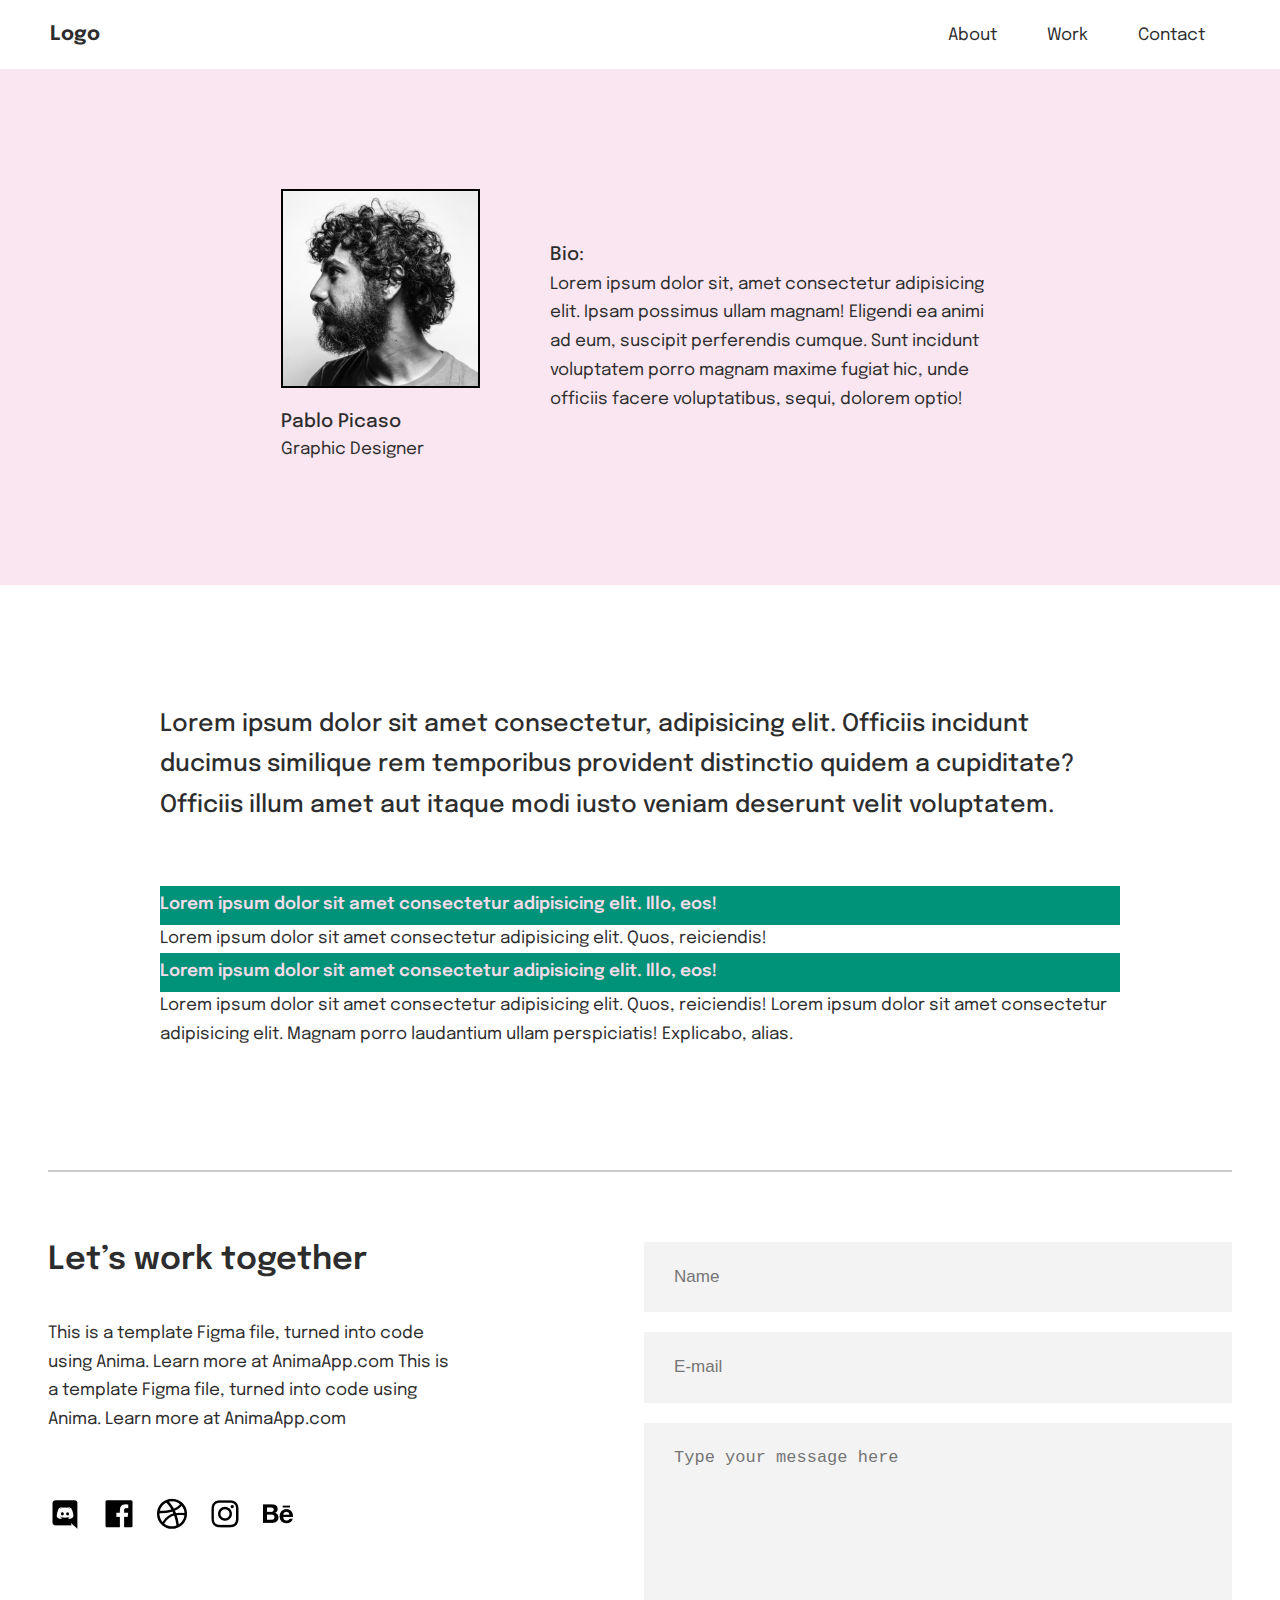
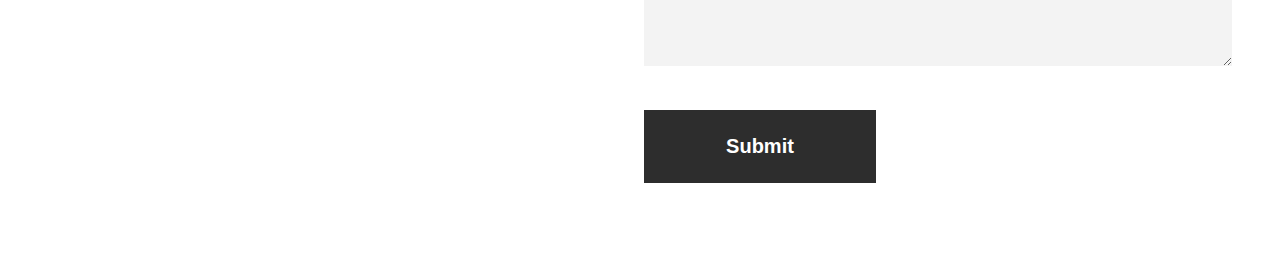
==== about.html @ e64f4160 "first commit" ====
<!DOCTYPE html>
<html lang="en">
<head>
    <meta charset="UTF-8">
    <meta name="viewport" content="width=device-width, initial-scale=1.0">
    <meta name="description" content="">
    <meta name="keywords" content="">

    <!-- Title -->
    <title>About Me</title>

    <!-- Style Sheets -->
    <link rel="stylesheet" href="style.css">
    <link rel="stylesheet" href="about.css">

    <!-- Fonts -->
    <link rel="preconnect" href="https://fonts.googleapis.com">
    <link rel="preconnect" href="https://fonts.gstatic.com" crossorigin>
    <link href="https://fonts.googleapis.com/css2?family=Epilogue:wght@100..900&display=swap" rel="stylesheet">

    <!-- JavaScripts -->
    <script defer src="script.js"></script>

</head>
<body>
    <div class="container">

        <!-- Header -->
        <header class="header">

            <div class="top_nav_bar">

                <div class="logo_div">
                    <a href="./index.html" class="logo_link"><span class="logo">Logo</span></a>
                </div>
        
                <div class="nav_toggle_div">
                    <button class="nav_toogle_btn" id="navToggleButton">
                        <!-- <span class="open_nav" id="openNav"></span>
                        <span class="close_nav" id="closeNav"></span> -->
                        <img src="./assets/Menu.png" alt="Menu">
                    </button>
                </div>
        
                <nav class="nav" id="navigation">
                    <ul class="nav_list">
                        <li class="nav_list_item"><a href="./about.html" class="nav_link">About</a></li>
                        <li class="nav_list_item"><a href="./index.html#work" class="nav_link">Work</a></li>
                        <li class="nav_list_item"><a href="./index.html#contact" class="nav_link">Contact</a></li>
                    </ul>
                </nav>
            </div>
    
        </header>
    

        <!-- Main -->
        <main class="main">

            <!-- Main About Section -->
            <div class="main_about_section">
                <div class="profile_info">
                    <div class="dp_div">
                        <img src="./assets/dp.png" alt="dp" class="dp">
                    </div>
                    <h3 class="name">Pablo Picaso</h3>
                    <p class="role">Graphic Designer</p>
                </div>
                <div class="bio_div">
                    <h3 class="bio_heading">Bio:</h3>
                    <p class="bio">Lorem ipsum dolor sit, amet consectetur adipisicing elit. Ipsam possimus ullam magnam! Eligendi ea animi ad eum, suscipit perferendis cumque. Sunt incidunt voluptatem porro magnam maxime fugiat hic, unde officiis facere voluptatibus, sequi, dolorem optio!</p>
                </div>
            </div>

            <!-- Second About Section -->
            <div class="second_about_section">
                <p class="about_text_first">Lorem ipsum dolor sit amet consectetur, adipisicing elit. Officiis incidunt ducimus similique rem temporibus provident distinctio quidem a cupiditate? Officiis illum amet aut itaque modi iusto veniam deserunt velit voluptatem.</p>
                <p class="about_text_colored">Lorem ipsum dolor sit amet consectetur adipisicing elit. Illo, eos!</p>
                <p class="about_text_second">Lorem ipsum dolor sit amet consectetur adipisicing elit. Quos, reiciendis!</p>
                <p class="about_text_colored">Lorem ipsum dolor sit amet consectetur adipisicing elit. Illo, eos!</p>
                <p class="about_text_third">Lorem ipsum dolor sit amet consectetur adipisicing elit. Quos, reiciendis! Lorem ipsum dolor sit amet consectetur adipisicing elit. Magnam porro laudantium ullam perspiciatis! Explicabo, alias.</p>
            </div>

        </main>
    
        <!-- Footer -->
        <footer class="footer" id="contact">
            <div class="contact_info">
                <h3 class="contact_heading">Let’s work together</h3>
                <p class="contact_text">This is a template Figma file, turned into code using Anima. Learn more at AnimaApp.com This is a template Figma file, turned into code using Anima. Learn more at AnimaApp.com</p>
                <div class="social_media_links">
                    <a href="" class="social_link"><img src="./assets/discord.png" alt="" class="social_link_img"></a>
                    <a href="" class="social_link"><img src="./assets/facebook.png" alt="" class="social_link_img"></a>
                    <a href="" class="social_link"><img src="./assets/dribbble(1).png" alt="" class="social_link_img"></a>
                    <a href="" class="social_link"><img src="./assets/nstagram.png" alt="" class="social_link_img"></a>
                    <a href="" class="social_link"><img src="./assets/behance(1).png" alt="" class="social_link_img"></a>
                </div>
            </div>

            <!-- Contact Form -->
            <div class="contact_form">
                <form action="" method="POST" class="form">
                    
                    <input type="text" id="name" name="name" class="input_name" placeholder="Name">

                    <input type="email" name="email" id="email" class="input_email" placeholder="E-mail">

                    <textarea rows="7" name="message" id="message" class="input_message" placeholder="Type your message here"></textarea>

                    <button type="submit" class="submit_btn">Submit</button>

                </form>
            </div>
        </footer>

    </div>
</body>
</html>
---- style.css ----
/***     Style Sheet for ""     ***/

/* Global Variables */
:root{
    /* colors */
    --clr-neutral: rgb(203, 241, 250);
    --clr-neutral: rgb(255, 255, 255);
    --clr-primary: rgb(80, 134, 233);
    --clr-secondary: rgb(92, 21, 21);

    --clr-text: rgba(45, 45, 45, 1);
    /* --clr-text: rgb(214, 214, 214); */
    --clr-link-hover: rgba(150, 150, 150, 1);

    --clr-white: rgb(255, 255, 255);
    --clr-black: rgb(0, 0, 0);

    --clr-light: rgb(255, 255, 255);
    /* --clr-light: rgb(12, 12, 12); */
    --clr-black: rgb(0, 0, 0);

    
    /* font sizes */
    --fs-xl-d: 5rem;
    --fs-xl-m: 4.063rem;
    --fs-h2: 2rem;
    --fs-h3: 1.688rem;
    --fs-600: 1.5rem;
    --fs-500: 1.25rem;
    --fs-normal: 1.063rem;    /* normal */
    --fs-300: 1rem;


    /* fonts */
    --f-primary: "Epilogue", sans-serif;


}

/* Resets */
*,*::before,*::after{
    margin: 0;
    padding: 0;
    box-sizing: border-box;
}

p{
    font-size: var(--fs-normal);
    line-height: 1.6875;
}

ul, ol{
    list-style: none;
}

/* Scroll Behavior */
/* @media (min-width: 900px) {
    html{
        scroll-snap-type: y mandatory;
    }
    
    .header, .logos_section, .skills_section, .latest_work_section, .clients_sction, .footer{
        scroll-snap-align: start;
    }
} */



/* Starting */

.container{
    /* max-width: 1080px; */
    max-width: 100vw;
    max-width: min(100vw, 2080px);
    margin-inline: auto;
    background-color: var(--clr-light);
    font-family: var(--f-primary);
    color: var(--clr-text);
}

.header, .main{
    padding-inline: 1.875rem;
    
    @media (min-width: 900px) {
        padding-inline: 6.25rem;
    }
}

.header{
    @media (min-width: 900px) {
        padding-inline: 3.125rem;
    }
}



/*** HEADER ***/
.top_nav_bar{
    padding-block: 1.5rem;
}

.top_nav_bar{
    display: flex;
    align-items: center;
    justify-content: space-between;
    /* margin: 1.25rem 1rem; */
    font-size: var(--fs-500);
}

.logo_link{
    color: var(--clr-text);
    text-decoration: none;
}

.logo{
    font-size: var(--fs-500);
    font-weight: 700;
}

.nav_toogle_btn{
    outline: none;
    border: none;
    background: transparent;
    cursor: pointer;
    z-index: 1;

    @media (min-width: 900px) {
        display: none;
    }
}

.nav_toggle_div:has(+ .active_nav) {
    .nav_toogle_btn{
        position: fixed;
        transform: translate(-100%, -40%);
    }
  }

/* .open_nav, .close_nav{
    display: inline-block;
    width: 20px;
    height: 20px;
} */

/* .open_nav{
    background-color: rgb(68, 255, 0);
}

.close_nav{
    background-color: rgb(255, 0, 0);
    display: none;
} */

.nav{
    position: fixed;
    top: 0;
    right: 0;
    height: 100vh;
    width: 100vw;
    display: grid;
    place-items: center;
    background-color: var(--clr-neutral);
    
    display: none;
    

    @media (min-width: 900px) {
        position: initial;
        height: unset;
        width: unset;
        display: initial;
        background-color: var(--clr-light);
    }
}

.active_nav{
    display: grid;
}

.nav_list{
    list-style: none;

    @media (min-width: 900px) {
        display: flex;
    }
}

.nav_list_item{
    margin-bottom: 3rem;
    
    @media (min-width: 900px) {
        margin-bottom: 0;
    }
}

.nav_link{
    font-size: var(--fs-600);
    color: var(--clr-text);
    text-decoration: none;
    font-weight: 500;
    
    @media (min-width: 900px) {
        padding: 1.563rem;
        font-size: var(--fs-normal);
        font-weight: 400;
    }
}

.nav_link:hover{
    color: var(--clr-link-hover);
}


/*** HERO SECTION ***/
.hero_section{
    display: flex;
    align-items: center;
    justify-content: center;
    flex-direction: column;
    gap: 3.75rem;
    /* flex-wrap: wrap; */
    padding: 3.125rem 0 3.75rem 0;
    
    @media (min-width: 900px) {
        /* padding: 6.25rem; */
        padding: calc(6.25rem - 3.125rem);
        flex-direction: row;
        gap: 1.75rem;
    }
}

.main_heading_section{
    text-align: center;
    
    @media (min-width: 900px) {
        text-align: left;
    }
}

.main_heading_prefix{
    font-size: var(--fs-500);
    font-weight: 600;
    line-height: 1.875rem;
}

.main_heading{
    margin: 1.5rem 0 1.25rem 0;
    font-size: var(--fs-xl-m);
    font-weight: 600;
    
    @media (min-width: 900px) {
        margin: 2.5rem 0 2.5rem 0;
        font-size: var(--fs-xl-d);
    }
}

.description{
    font-size: var(--fs-normal);
    /* line-height: 1.688rem; */
}

.desktop_hero_img{
    display: none;
}

.mobile_hero_img{
    max-width: calc(100vw - 3rem);
}

@media (min-width: 900px) {
    .mobile_hero_img{
        display: none;
    }

    .desktop_hero_img{
        display: initial;
    }
}



/*** MAIN ***/

.logos_section{
    margin-inline: calc(4.125rem - 1.875rem);
    padding-block: 3.75rem;
    border-block: 2px solid rgba(0, 0, 0, 0.2);

    @media (min-width: 900px) {
        margin: 0;
        padding: 3.75rem 0;
    }
}

.logos_desktop{
    display: none;
}

@media (min-width: 900px) {
    .logos_mobile{
        display: none;
    }

    .logos_desktop{
        display: flex;
        align-items: center;
        justify-content: space-between;
    }
}

.logos_mobile{
    text-align: center;
}

.stripe-1, .stripe-2{
    display: flex;
    align-items: center;
    justify-content: space-between;
}

.stripe-2{
    margin-block: 3.75rem;
}


/* Skills Section */

.skills_section{
    padding-block: 8rem 5.5rem;
    padding-inline: calc(3.875rem - 1.875rem);
    text-align: center;

    @media (min-width: 900px) {
        display: flex;
        justify-content: space-between;
        padding-block: 9rem;
        padding-inline: 0;
    }
}

.skill_2{
    margin-block: 7.813rem;

    @media (min-width: 900px) {
        margin: 0;
    }
}

.skills_heading{
    margin-block: 3.5rem 1.188rem;
    font-size: var(--fs-h3);
    font-weight: 600;
}

.skills_description{
    @media (min-width: 900px) {
        padding-inline: 1.3rem;
    }
}


/* Latext Work Section */
.latest_work_section{
    margin-block: 2.5rem;
}

.latest_work_heading{
    margin-block: 0 2.5rem;
    font-size: var(--fs-h2);
    font-weight: 600;
    text-align: center;
}

.work{
    width: 100%;
    margin-bottom: 3.75rem;

    @media (min-width: 900px) {
        width: unset;
        /* margin-bottom: 0; */
    }
}

.work_img{
    width: 100%;

    @media (min-width: 900px) {
        max-width: 315px;
    }
}

.work_heading{
    margin-block: 1.563rem 0.625rem;
    font-size: var(--fs-500);
    font-weight: 600;
}

.work_stripe_1, .work_stripe_2{
    @media (min-width: 900px) {
        display: flex;
        justify-content: space-between;
        gap: 4.219rem;
    }
}


/* Clients Section */
.clients_sction{
    margin-block: 10rem 8rem;

    @media (min-width: 900px) {
        margin-block: 6.25rem 9.375rem;
    }
}

.clients_heading{
    margin-bottom: 2.5rem;
    font-size: var(--fs-h2);
    font-weight: 600;
    text-align: center;
}

.clients{
    @media (min-width: 900px) {
        display: flex;
        justify-content: space-between;
        gap: 4.219rem;
    }    
}

.clients .client_card:nth-child(2){
    margin-block: 3.75rem;
    
    @media (min-width: 900px) {
        margin-block: 0;
    }
}

.client_card{
    padding: 1.875rem;
    background-color: rgba(255, 252, 245, 1);
    /* background-color: rgb(239, 197, 99); */
    border: 1.5px solid rgba(255, 210, 133, 1);
}

.clients_card_text{
    margin-bottom: 5rem;
    font-size: var(--fs-500);
    font-weight: 600;
    line-height: 1.875;
}

.clients_info{
    display: flex;
    gap: 1.25rem;
}

.clients_rating_div{
    margin-bottom: 0.625rem;
}



/*** FOOTER ***/
.footer{
    margin-inline: 1.875rem;
    padding-block: 4.375rem;
    border-top: 2px solid rgba(0, 0, 0, 0.2);

    @media (min-width: 900px) {
        /* margin-inline: 6.25rem; */
        margin-inline: 3rem;
        display: flex;
        justify-content: space-between;
        gap: 11.875rem;
    }
}

.contact_info{
    margin-bottom: 5rem;

    @media (min-width: 900px) {
        margin-bottom: 0;
    }
}

.contact_heading{
    font-size: var(--fs-h2);
    font-weight: 600;
    line-height: 1.2;
}

.contact_text{
    margin-block: 2.5rem 3.75rem;
    /* max-width: 65ch; */
    max-width: 75ch;
}

.social_link{
    margin-right: 0.813rem;
}


/* Contact Form */
.input_name, .input_email, .input_message{
    min-width: 100%;
    padding: 1.313rem 1.875rem;
    outline: none;
    border: none;
    background-color: rgba(243, 243, 243, 1);
    font-size: var(--fs-normal);
    line-height: 1.6875;
    color: var(--clr-text);
    
}

.input_email{
    margin-block: 1.25rem;
}

.submit_btn{
    margin-top: 2.5rem;
    padding: 1.563rem 5.125rem;
    font-size: var(--fs-500);
    font-weight: 600;
    color: var(--clr-white);
    background-color: var(--clr-text);
    outline: none;
    border: none;
}
---- about.css ----
/***     Style Sheet for "About Page"     ***/

.main{
    padding-inline: 0;
    
    @media (min-width: 900px) {
        padding-inline: 0;
    }
}

.main_about_section{
    padding-block: 7.5rem;
    padding-inline: 1.875rem;
    background-color: rgba(249, 230, 240, 1);
    
    @media (min-width: 900px) {
        display: flex;
        align-items: center;
        justify-content: center;
        gap: 4.375rem;
    }
}

.profile_info{
    margin-bottom: 4.875rem;

    @media (min-width: 900px) {
        margin-bottom: 0;
    }
}

.dp{
    border: 2px solid var(--clr-black);
}

.name{
    margin-block: 1.25rem .3rem;
    font-weight: 500;
}

.bio_heading{
    line-height: 1.6875;
    font-weight: 500;
}

.bio{
    max-width: 45ch;
}

/* Second About Section */
.second_about_section{
    padding: 7.5rem 1.875rem;

    @media (min-width: 900px) {
        padding-inline: 10rem;
    }
}

.about_text_first{
    margin-bottom: 3.75rem;
    font-size: var(--fs-600);
    font-weight: 500;
}

.about_text_colored{
    padding-block: 0.313rem;
    font-weight: 600;
    color: rgba(246, 220, 233, 1);
    background-color: rgba(0, 147, 121, 1);
}
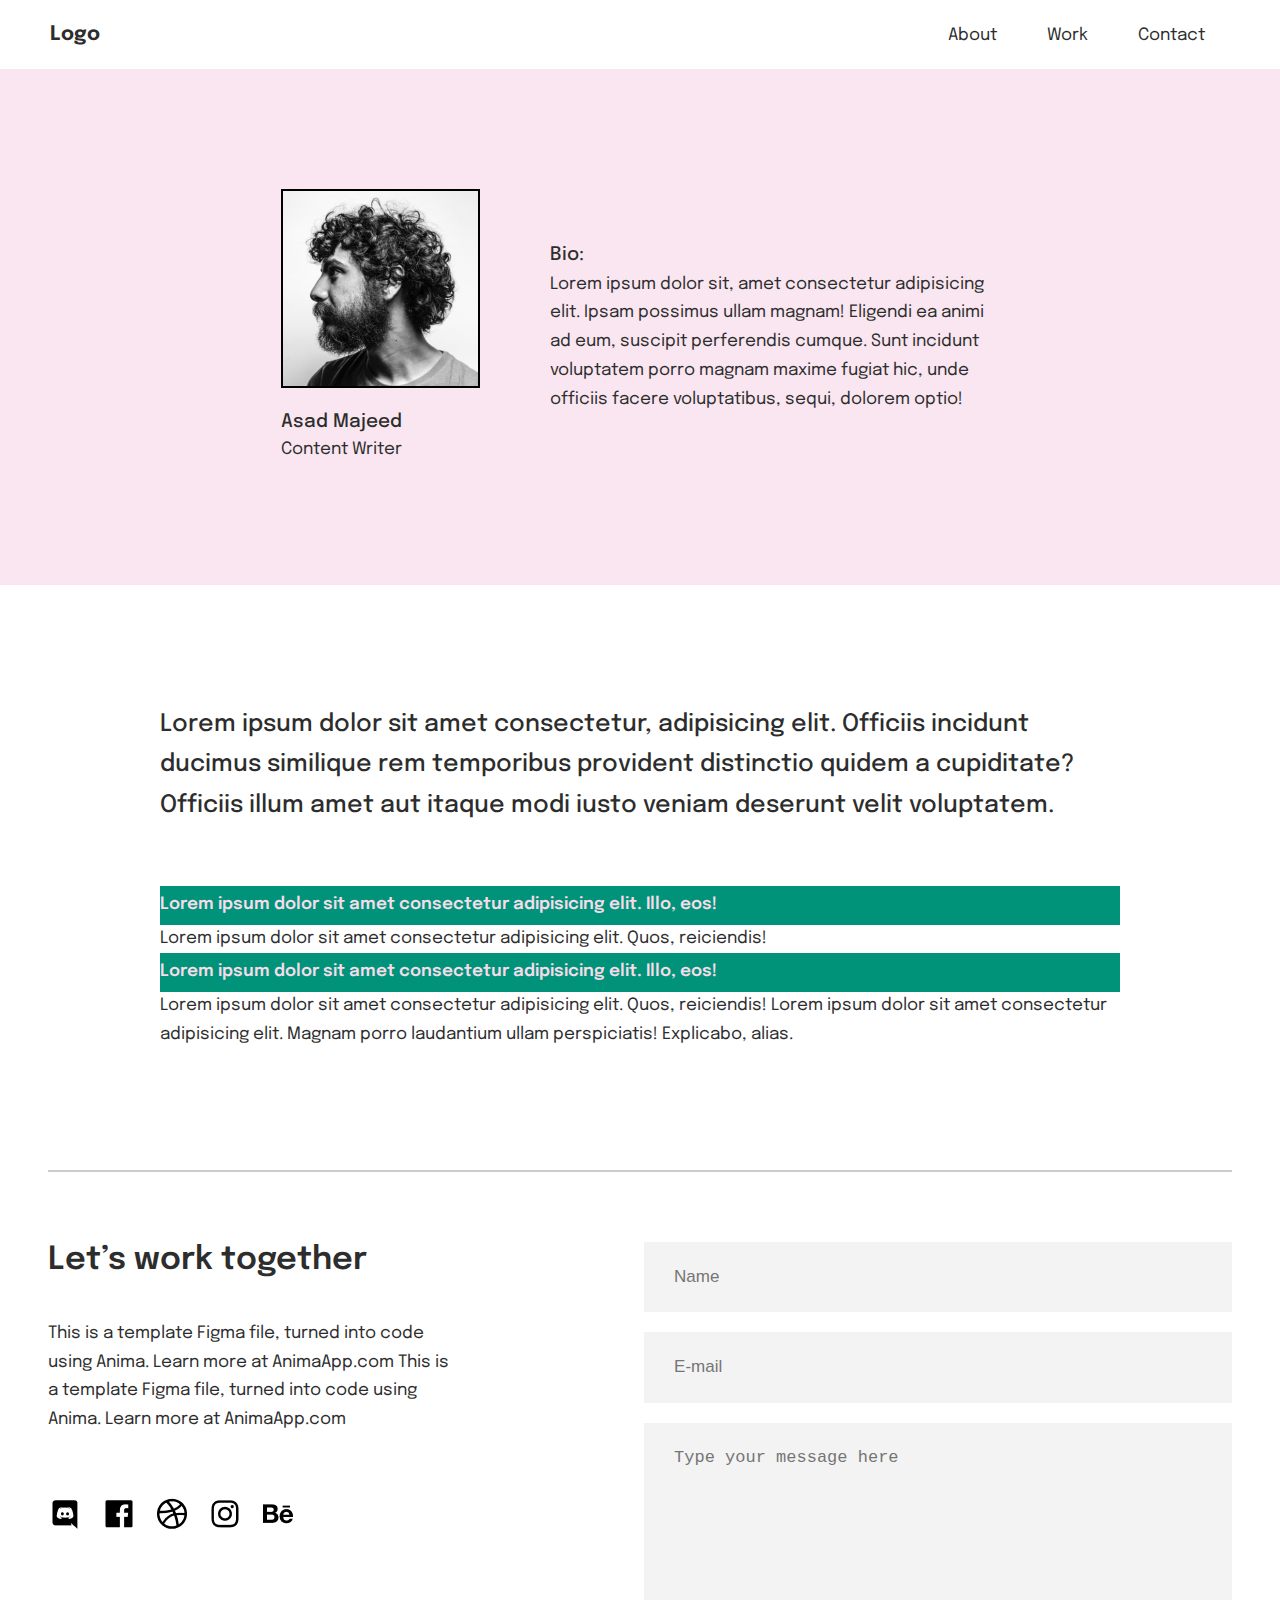
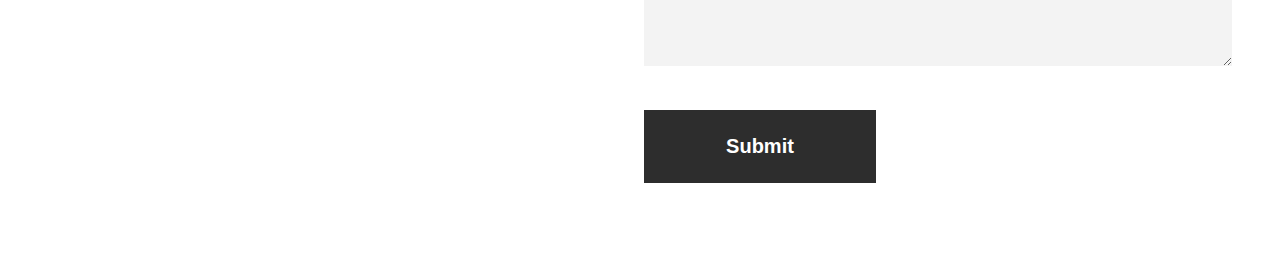
==== commit 0ecf80ac: "Updated" ====
--- a/about.html
+++ b/about.html
@@ -5,6 +5,10 @@
     <meta name="viewport" content="width=device-width, initial-scale=1.0">
     <meta name="description" content="">
     <meta name="keywords" content="">
+
+    <!-- Copyright -->
+    <meta name='copyright' content='Pakodev'>
+    <meta name="owner" content="PakoDev, pakodev.info@gmail.com">
 
     <!-- Title -->
     <title>About Me</title>
@@ -36,8 +40,6 @@
         
                 <div class="nav_toggle_div">
                     <button class="nav_toogle_btn" id="navToggleButton">
-                        <!-- <span class="open_nav" id="openNav"></span>
-                        <span class="close_nav" id="closeNav"></span> -->
                         <img src="./assets/Menu.png" alt="Menu">
                     </button>
                 </div>
@@ -63,8 +65,8 @@
                     <div class="dp_div">
                         <img src="./assets/dp.png" alt="dp" class="dp">
                     </div>
-                    <h3 class="name">Pablo Picaso</h3>
-                    <p class="role">Graphic Designer</p>
+                    <h3 class="name">Asad Majeed</h3>
+                    <p class="role">Content Writer</p>
                 </div>
                 <div class="bio_div">
                     <h3 class="bio_heading">Bio:</h3>
--- a/style.css
+++ b/style.css
@@ -1,23 +1,19 @@
-/***     Style Sheet for ""     ***/
+/***     Style Sheet for "Writer Portfolio Index Page"     ***/
 
 /* Global Variables */
 :root{
     /* colors */
-    --clr-neutral: rgb(203, 241, 250);
     --clr-neutral: rgb(255, 255, 255);
     --clr-primary: rgb(80, 134, 233);
     --clr-secondary: rgb(92, 21, 21);
 
     --clr-text: rgba(45, 45, 45, 1);
-    /* --clr-text: rgb(214, 214, 214); */
     --clr-link-hover: rgba(150, 150, 150, 1);
 
     --clr-white: rgb(255, 255, 255);
     --clr-black: rgb(0, 0, 0);
-
     --clr-light: rgb(255, 255, 255);
-    /* --clr-light: rgb(12, 12, 12); */
-    --clr-black: rgb(0, 0, 0);
+
 
     
     /* font sizes */
@@ -53,23 +49,12 @@
     list-style: none;
 }
 
-/* Scroll Behavior */
-/* @media (min-width: 900px) {
-    html{
-        scroll-snap-type: y mandatory;
-    }
-    
-    .header, .logos_section, .skills_section, .latest_work_section, .clients_sction, .footer{
-        scroll-snap-align: start;
-    }
-} */
 
 
 
 /* Starting */
 
 .container{
-    /* max-width: 1080px; */
     max-width: 100vw;
     max-width: min(100vw, 2080px);
     margin-inline: auto;
@@ -134,22 +119,7 @@
         position: fixed;
         transform: translate(-100%, -40%);
     }
-  }
-
-/* .open_nav, .close_nav{
-    display: inline-block;
-    width: 20px;
-    height: 20px;
-} */
-
-/* .open_nav{
-    background-color: rgb(68, 255, 0);
-}
-
-.close_nav{
-    background-color: rgb(255, 0, 0);
-    display: none;
-} */
+}
 
 .nav{
     position: fixed;
@@ -218,7 +188,6 @@
     justify-content: center;
     flex-direction: column;
     gap: 3.75rem;
-    /* flex-wrap: wrap; */
     padding: 3.125rem 0 3.75rem 0;
     
     @media (min-width: 900px) {
@@ -256,7 +225,6 @@
 
 .description{
     font-size: var(--fs-normal);
-    /* line-height: 1.688rem; */
 }
 
 .desktop_hero_img{
@@ -371,12 +339,17 @@
     text-align: center;
 }
 
+.work_link{
+    color: var(--clr-text);
+    text-decoration: none;
+}
+
 .work{
     width: 100%;
     margin-bottom: 3.75rem;
 
     @media (min-width: 900px) {
-        width: unset;
+        max-width: 315px;
         /* margin-bottom: 0; */
     }
 }
@@ -384,15 +357,20 @@
 .work_img{
     width: 100%;
 
-    @media (min-width: 900px) {
+    /* @media (min-width: 900px) {
         max-width: 315px;
-    }
+    } */
 }
 
 .work_heading{
     margin-block: 1.563rem 0.625rem;
     font-size: var(--fs-500);
     font-weight: 600;
+    line-height: 1.2;
+}
+
+.work_name{
+    line-height: 1.5;
 }
 
 .work_stripe_1, .work_stripe_2{
@@ -439,7 +417,6 @@
 .client_card{
     padding: 1.875rem;
     background-color: rgba(255, 252, 245, 1);
-    /* background-color: rgb(239, 197, 99); */
     border: 1.5px solid rgba(255, 210, 133, 1);
 }
 
@@ -492,7 +469,6 @@
 
 .contact_text{
     margin-block: 2.5rem 3.75rem;
-    /* max-width: 65ch; */
     max-width: 75ch;
 }
 
--- a/about.css
+++ b/about.css
@@ -47,6 +47,7 @@
     max-width: 45ch;
 }
 
+
 /* Second About Section */
 .second_about_section{
     padding: 7.5rem 1.875rem;
